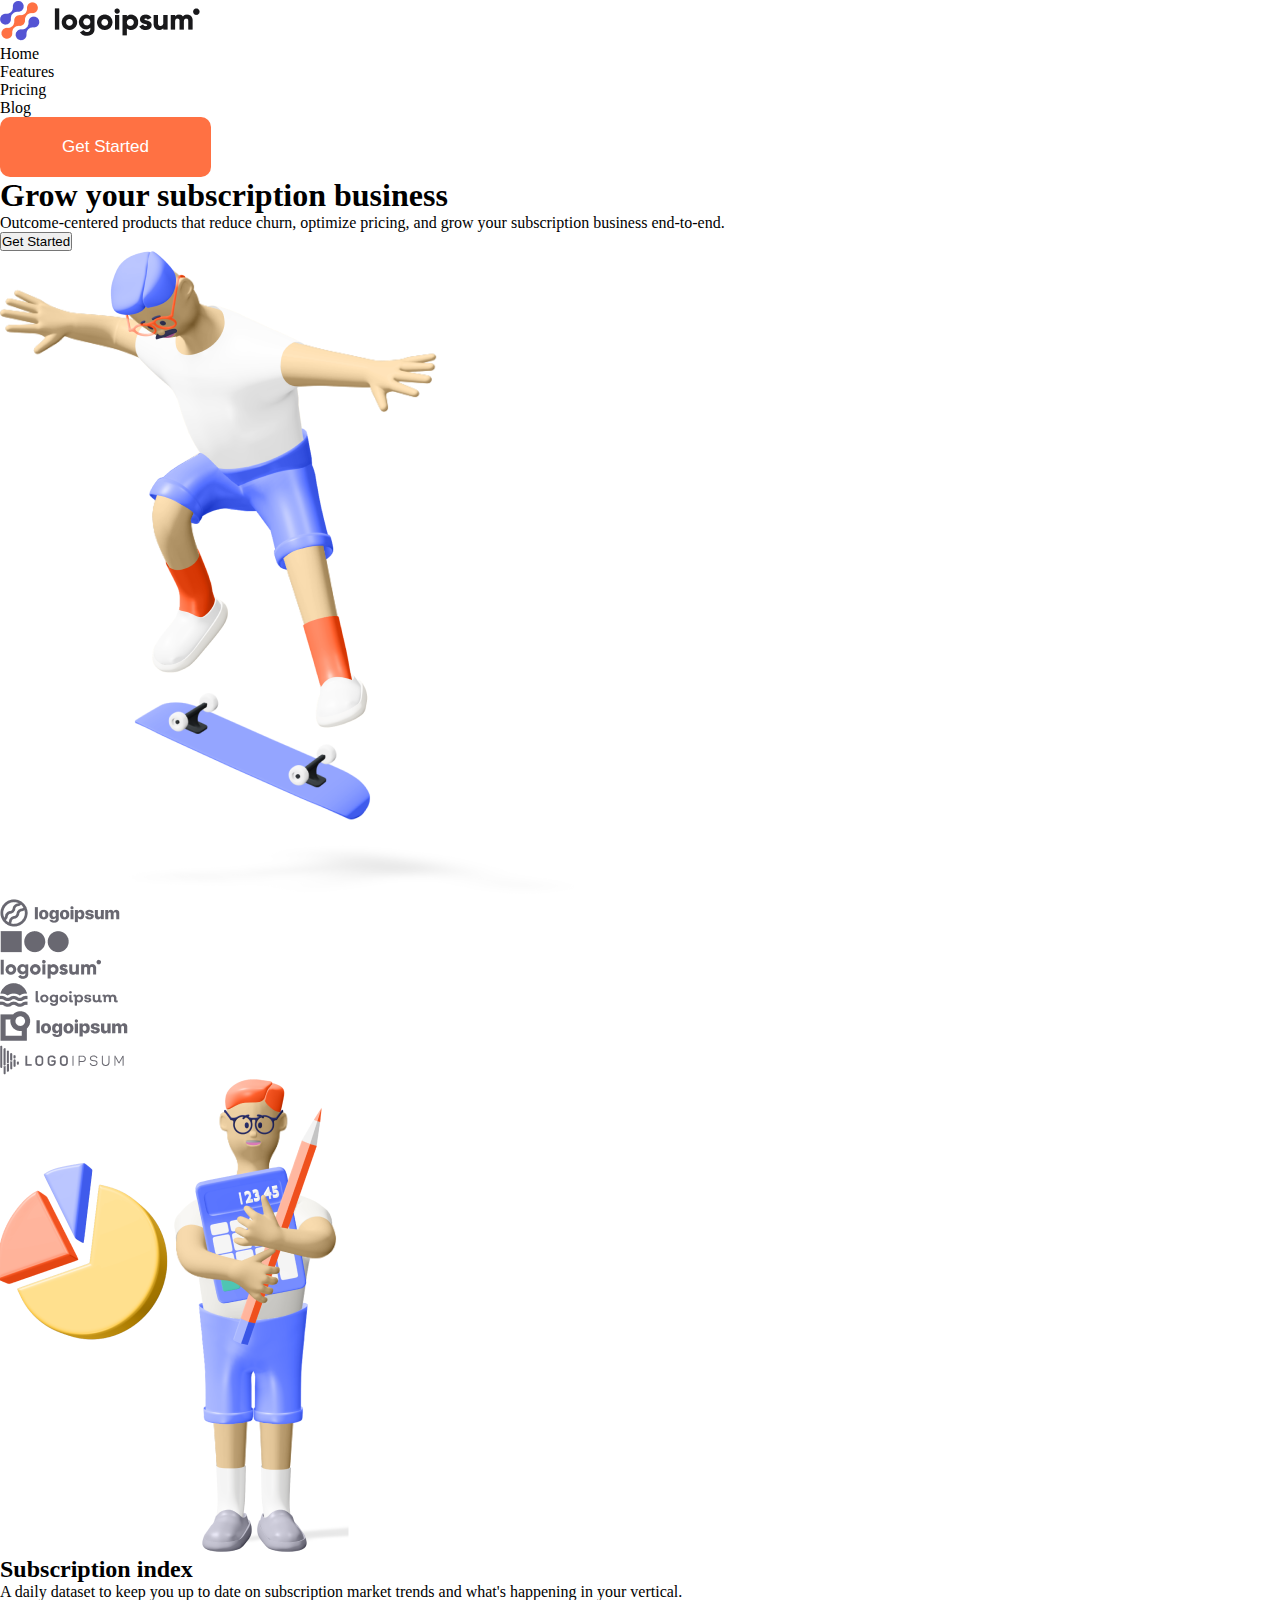
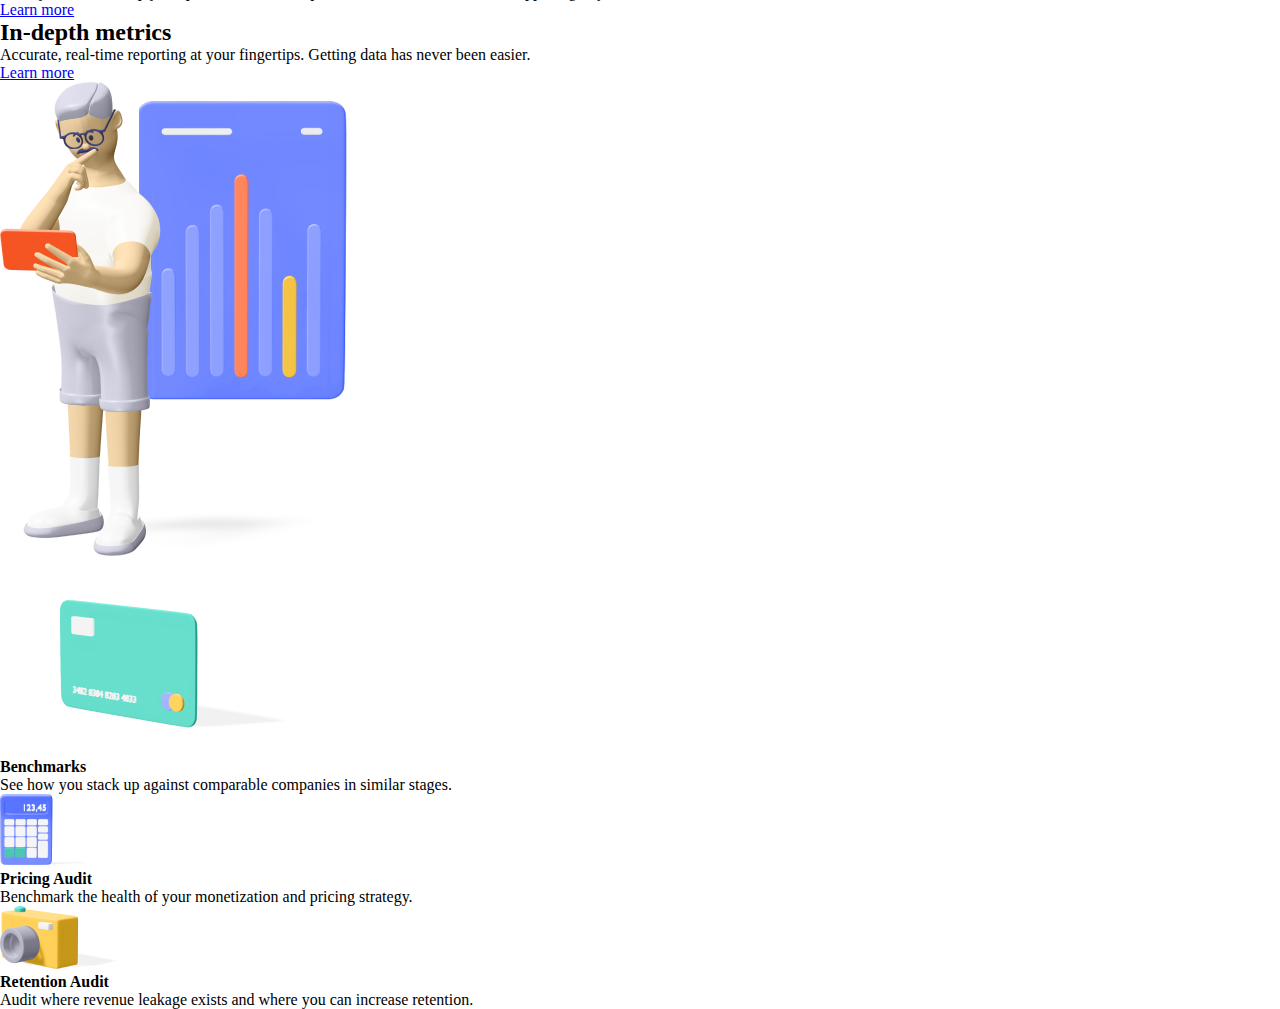
==== landing1.html @ f6a2a4dd "add landing" ====
<!DOCTYPE html>
<html lang="en">
  <head>
    <meta charset="UTF-8" />
    <meta http-equiv="X-UA-Compatible" content="IE=edge" />
    <meta name="viewport" content="width=device-width, initial-scale=1.0" />
    <title>Logoipsum</title>
    <link rel="stylesheet" href="./style1.css" />
  </head>
  <header>
    <div>
      <img class="logo" src="./images/Logo Color.png" alt="logo" />
    </div>
    <nav>
      <ul>
        <li><a href="#"></a>Home</li>
        <li><a href="#"></a>Features</li>
        <li><a href="#"></a>Pricing</li>
        <li><a href="#"></a>Blog</li>
      </ul>
    </nav>
    <div><button class="button1">Get Started</button></div>
  </header>
  <main>
    <section>
      <h1>Grow your subscription business</h1>
      <p>
        Outcome-centered products that reduce churn, optimize pricing, and grow
        your subscription business end-to-end.
      </p>
      <div><button class="button2">Get Started</button></div>
      <nav><img src="./images/pose_7.png" alt="scater" /></nav>
    </section>
    <section>
      <ul>
        <li><img src="./images/Group (4).png" alt="Logo" /></li>
        <li><img src="./images/Group (1).png" alt="Logo" /></li>
        <li><img src="./images/Group (2).png" alt="Logo" /></li>
        <li><img src="./images/Group (3).png" alt="Logo" /></li>
        <li><img src="./images/Group.png" alt="Logo" /></li>
      </ul>
    </section>
    <section>
      <div><img src="./images/Content Image 02.png" alt="Content image" /></div>
      <h2>Subscription index</h2>
      <p>
        A daily dataset to keep you up to date on subscription market trends and
        what's happening in your vertical.
      </p>
      <nav>
        <ul>
          <li><a href="#">Learn more</a></li>
        </ul>
      </nav>
    </section>
    <section>
      <h2>In-depth metrics</h2>
      <p>
        Accurate, real-time reporting at your fingertips. Getting data has never
        been easier.
      </p>
      <nav>
        <ul>
          <li><a href="#">Learn more</a></li>
        </ul>
      </nav>
      <div><img src="./images/Content Image.png" alt="Content image" /></div>
    </section>
    <section>
      <div>
        <img src="./images/Icon 001.png" alt="credit" />
        <h4>Benchmarks</h4>
        <p>
          See how you stack up against comparable companies in similar stages.
        </p>
      </div>
      <div>
        <img src="./images/Calculator.png" alt="Calculator" />
        <h4>Pricing Audit</h4>
        <p>Benchmark the health of your monetization and pricing strategy.</p>
      </div>
      <div>
        <img src="./images/Camera.png" alt="Camera" />
        <h4>Retention Audit</h4>
        <p>
          Audit where revenue leakage exists and where you can increase
          retention.
        </p>
      </div>
    </section>
  </main>
  <footer></footer>
  <body></body>
</html>
---- style1.css ----
* {
  box-sizing: border-box;
  margin: 0;
  padding: 0;
}
.button1 {
  display: inline-block;
  padding: 15px 25px;
  font-size: 17px;
  width: 211px;
  height: 60px;
  cursor: pointer;
  text-align: center;

  color: #ffffff;
  background-color: #ff7143;
  border: none;
  border-radius: 10px;
}

.button1:hover {
  background-color: orange;
}

.button1:active {
  background-color: orange;
  transform: translateY(4px);
}
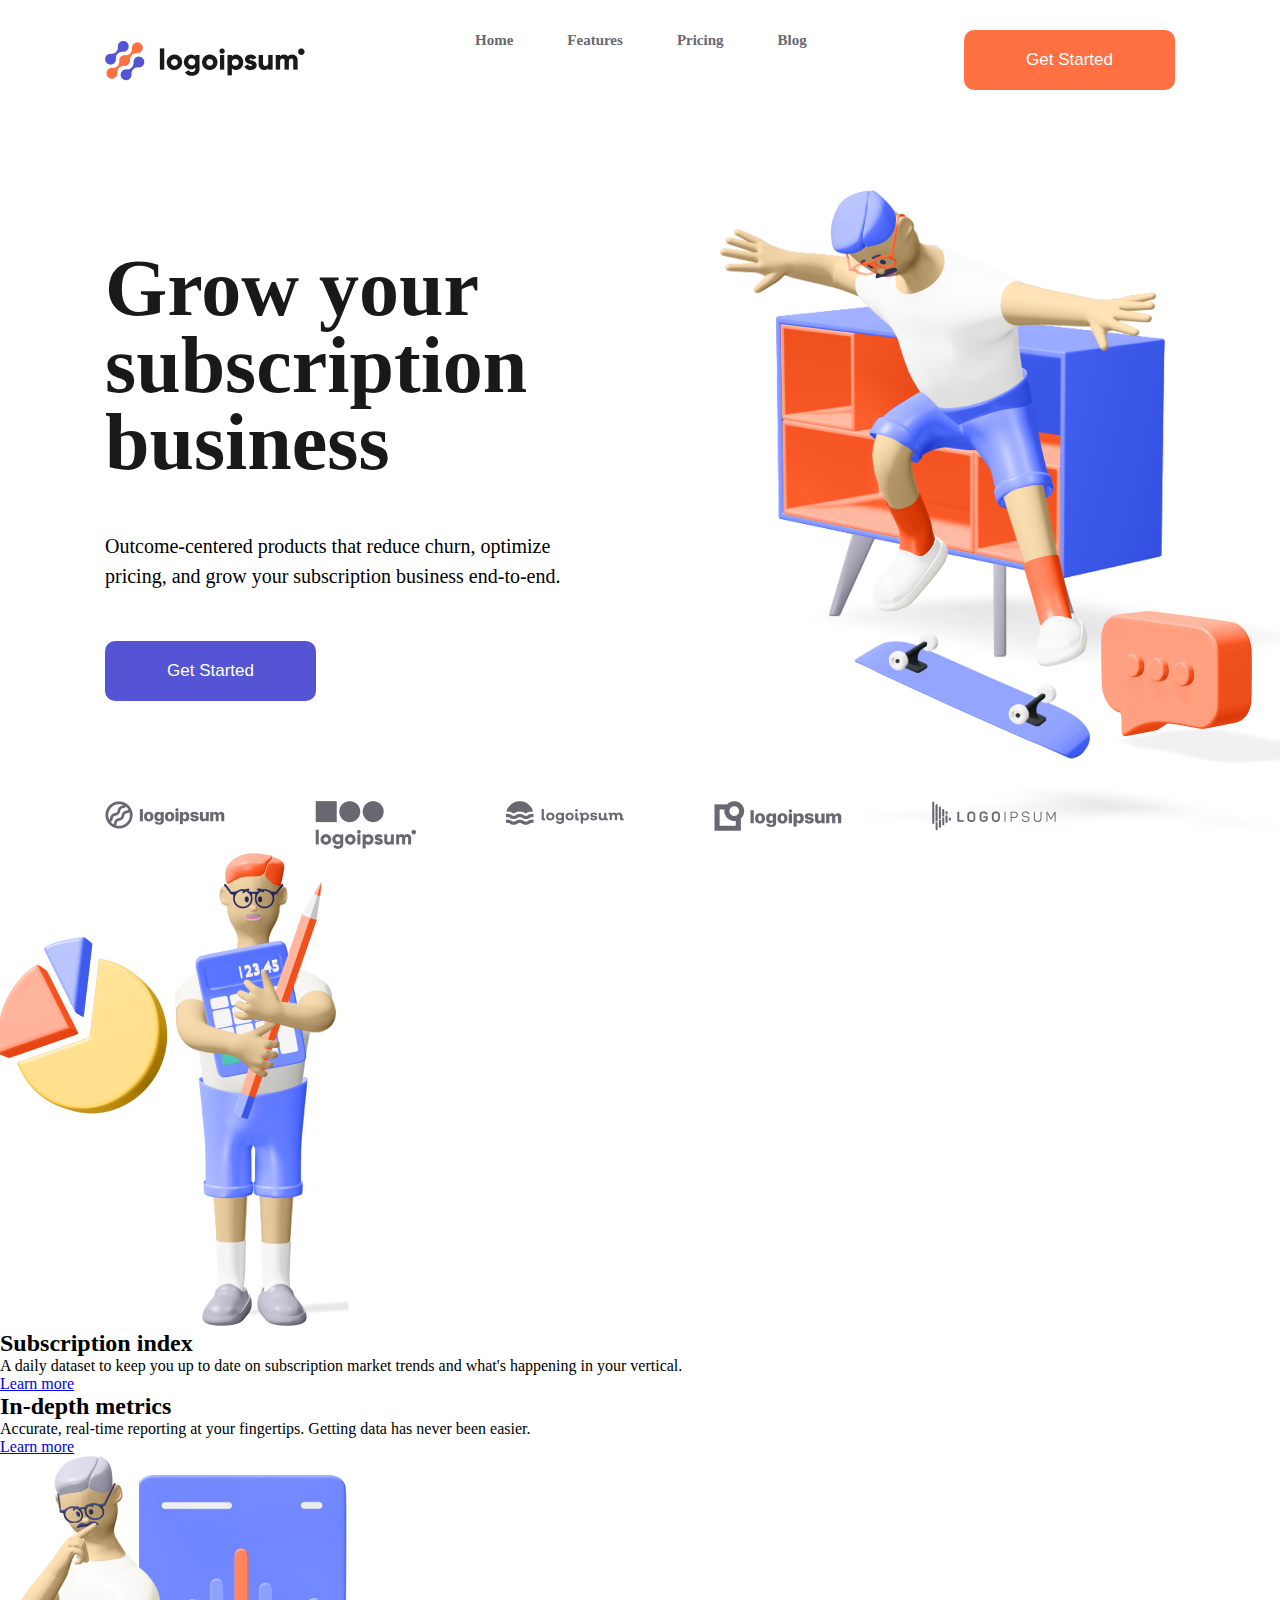
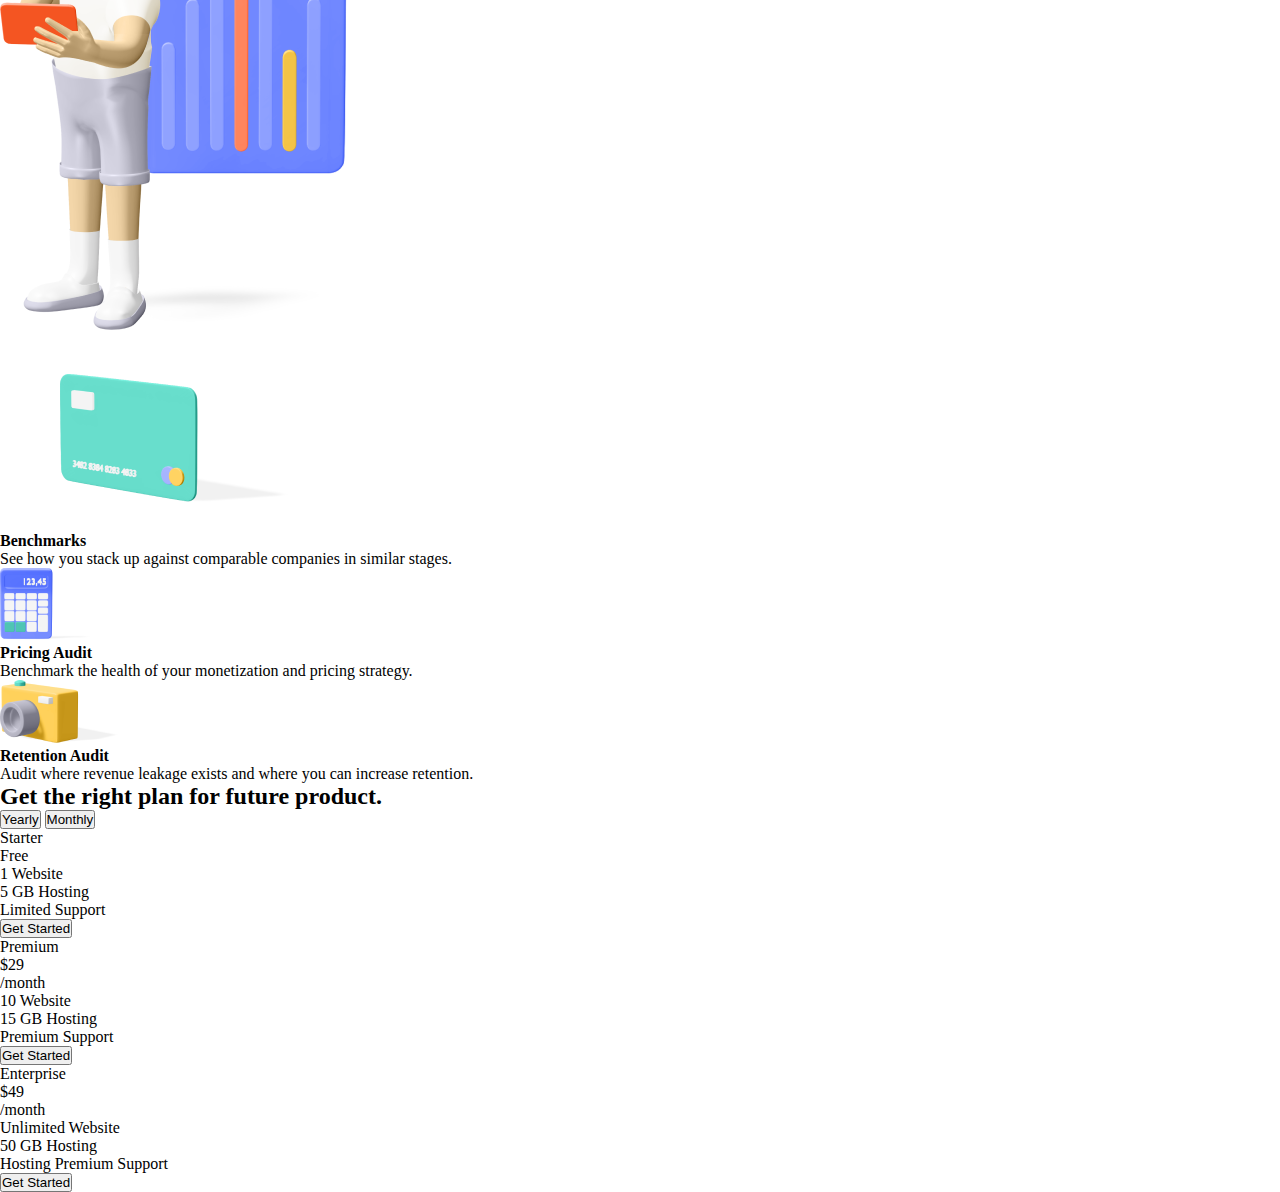
==== commit 15dc210c: "lalaland" ====
--- a/landing1.html
+++ b/landing1.html
@@ -5,40 +5,57 @@
     <meta http-equiv="X-UA-Compatible" content="IE=edge" />
     <meta name="viewport" content="width=device-width, initial-scale=1.0" />
     <title>Logoipsum</title>
+    <link rel="stylesheet" href="./normalize.css" />
     <link rel="stylesheet" href="./style1.css" />
   </head>
-  <header>
-    <div>
-      <img class="logo" src="./images/Logo Color.png" alt="logo" />
+  <header class="header">
+    <div class="container wrapper">
+      <div>
+        <img class="logo_header" src="./images/Logo Color.png" alt="logo" />
+      </div>
+      <nav class="nav_header">
+        <ul class="menu_header">
+          <li class="menu"><a href="#">Home</a></li>
+          <li class="menu"><a href="#">Features</a></li>
+          <li class="menu"><a href="#">Pricing</a></li>
+          <li class="menu"><a href="#">Blog</a></li>
+        </ul>
+      </nav>
+      <div class="button_header">
+        <button class="button1">Get Started</button>
+      </div>
     </div>
-    <nav>
-      <ul>
-        <li><a href="#"></a>Home</li>
-        <li><a href="#"></a>Features</li>
-        <li><a href="#"></a>Pricing</li>
-        <li><a href="#"></a>Blog</li>
-      </ul>
-    </nav>
-    <div><button class="button1">Get Started</button></div>
   </header>
   <main>
     <section>
-      <h1>Grow your subscription business</h1>
-      <p>
+      <div class="container wrapper">
+        <div>
+      <h1 class="subscription">Grow your subscription business</h1>
+      <div>
+        <p class="subscription_p">
         Outcome-centered products that reduce churn, optimize pricing, and grow
         your subscription business end-to-end.
       </p>
-      <div><button class="button2">Get Started</button></div>
-      <nav><img src="./images/pose_7.png" alt="scater" /></nav>
+        </div>
+      </div>
+      <div>
+        <button class="button2">Get Started</button>
+        </div>
+      <div>
+        <nav class="img1"><img src="./images/Hero 3D.png" alt="scater" /></nav>
+        </div>
+        </div>
     </section>
-    <section>
-      <ul>
-        <li><img src="./images/Group (4).png" alt="Logo" /></li>
-        <li><img src="./images/Group (1).png" alt="Logo" /></li>
-        <li><img src="./images/Group (2).png" alt="Logo" /></li>
-        <li><img src="./images/Group (3).png" alt="Logo" /></li>
-        <li><img src="./images/Group.png" alt="Logo" /></li>
-      </ul>
+    <section class="container_logo">
+      <div class="container logo_firm">
+    
+        <div class="firm"><img src="./images/Group (4).png" alt="Logo" /></div>
+        <div class="firm"><img src="./images/Group (1).png" alt="Logo" /></div>
+        <div class="firm"><img src="./images/Group (2).png" alt="Logo" /></div>
+        <div class="firm"><img src="./images/Group (3).png" alt="Logo" /></div>
+        <div class="firm"><img src="./images/Group.png" alt="Logo" /></div>
+      
+      </div>
     </section>
     <section>
       <div><img src="./images/Content Image 02.png" alt="Content image" /></div>
@@ -88,6 +105,50 @@
         </p>
       </div>
     </section>
+    <section>
+      <h2>Get the right plan for future product.</h2>
+      <div><button>Yearly</button> <button>Monthly</button></div>
+      <div class="over price">
+        <div class="price">
+          <div>Starter</div>
+          <div>Free</div>
+          <div>
+            <p>1 Website</p>
+            <p>5 GB Hosting</p>
+            <p>Limited Support</p>
+          </div>
+          <div>
+            <button>Get Started</button>
+          </div>
+        </div>
+        <div class="price 2">
+          <div>Premium</div>
+          <div>&#36;29</div>
+          <span>/month</span>
+          <div>
+            <p>10 Website</p>
+            <p>15 GB Hosting</p>
+            <p>Premium Support</p>
+          </div>
+          <div>
+            <button>Get Started</button>
+          </div>
+        </div>
+        <div class="price 3"></div>
+        <div>Enterprise</div>
+        <div>&#36;49</div>
+        <span>/month</span>
+        <div>
+          <p>Unlimited Website</p>
+          <p>50 GB Hosting</p>
+          <p>Hosting Premium Support</p>
+        </div>
+        <div>
+          <button>Get Started</button>
+        </div>
+      </div>
+      </div>
+    </section>
   </main>
   <footer></footer>
   <body></body>
--- a/style1.css
+++ b/style1.css
@@ -2,6 +2,53 @@
   box-sizing: border-box;
   margin: 0;
   padding: 0;
+}
+.container {
+  max-width: 1100px;
+  width: 100%;
+  padding: 0 15px;
+  margin: 0 auto;
+}
+.wrapper {
+  overflow: hidden;
+}
+.header {
+  margin-top: 30px;
+}
+.logo_header {
+  float: left;
+  margin-right: 170px;
+  padding: 10px 0 9px;
+}
+.nav_header {
+  float: left;
+  padding-top: 16 px;
+}
+.button_header button {
+  float: right;
+}
+.menu_header {
+  list-style: none;
+}
+.menu {
+  font-weight: bold;
+  font-size: 15px;
+  line-height: 20px;
+  color: #696871;
+  display: inline-block;
+  margin-right: 50px;
+}
+.menu_header menu:last-child {
+  margin-right: 0;
+}
+.menu a {
+  text-decoration: none;
+  font-weight: bold;
+  font-size: 15px;
+  line-height: 20px;
+  color: #696871;
+  display: inline-block;
+  padding-bottom: 10px;
 }
 .button1 {
   display: inline-block;
@@ -26,3 +73,55 @@
   background-color: orange;
   transform: translateY(4px);
 }
+.container .wrapper h1 {
+  float: left;
+}
+.container .wrapper h1 p {
+  float: left;
+}
+.button2 {
+  float: left;
+  display: inline-block;
+  padding: 15px 25px;
+  font-size: 17px;
+  width: 211px;
+  height: 60px;
+  cursor: pointer;
+  text-align: center;
+  color: #ffffff;
+  background-color: #5454d4;
+  border: none;
+  border-radius: 10px;
+  margin-top: 50px;
+}
+.img1 {
+  position: absolute;
+  width: 580px;
+  height: 644px;
+  left: 720px;
+  top: 190px;
+}
+.subscription {
+  margin-top: 160px;
+  font-weight: bold;
+  font-size: 80px;
+  line-height: 77px;
+  color: #19191b;
+  width: 44%;
+}
+.subscription_p {
+  width: 44%;
+  font-size: 20px;
+  line-height: 30px;
+  margin-top: 50px;
+}
+.logo_firm {
+}
+.firm {
+  float: left;
+  margin-right: 90px;
+  margin-top: 100px;
+}
+.container_logo {
+  overflow: hidden;
+}
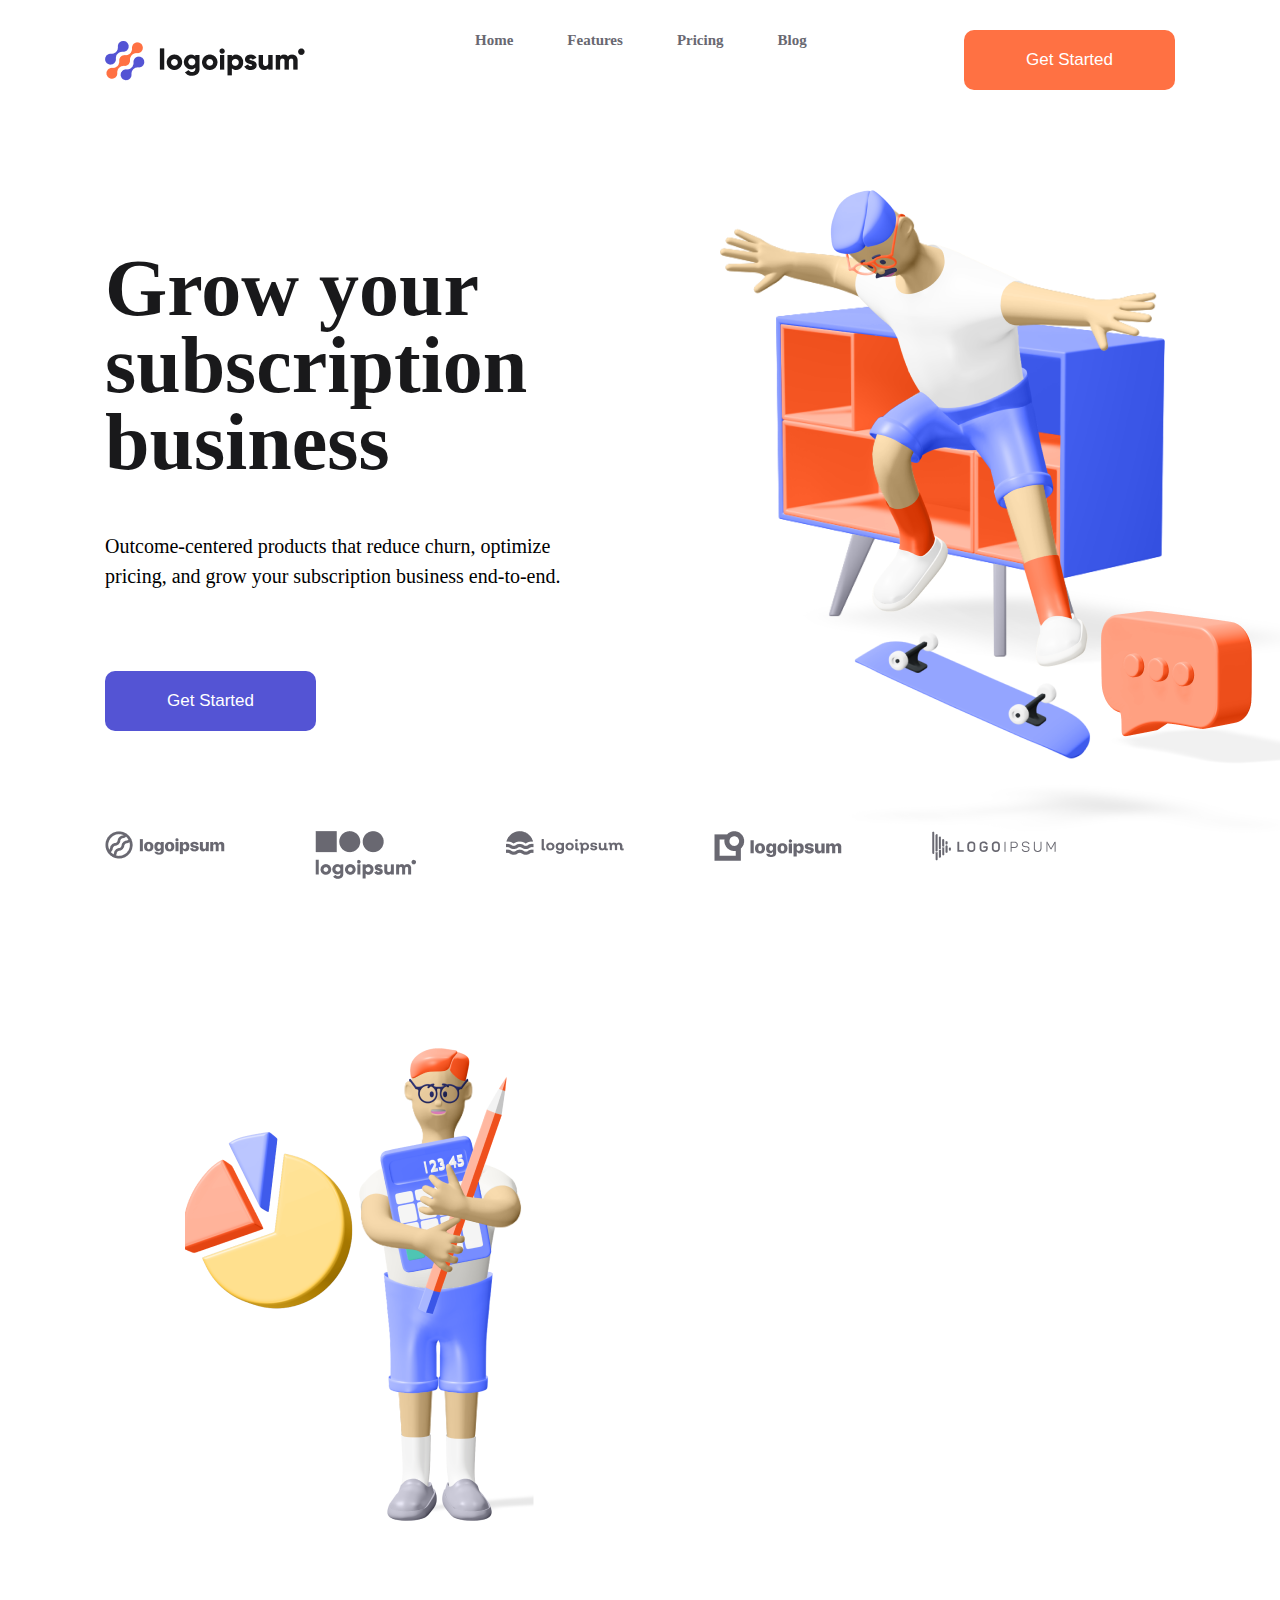
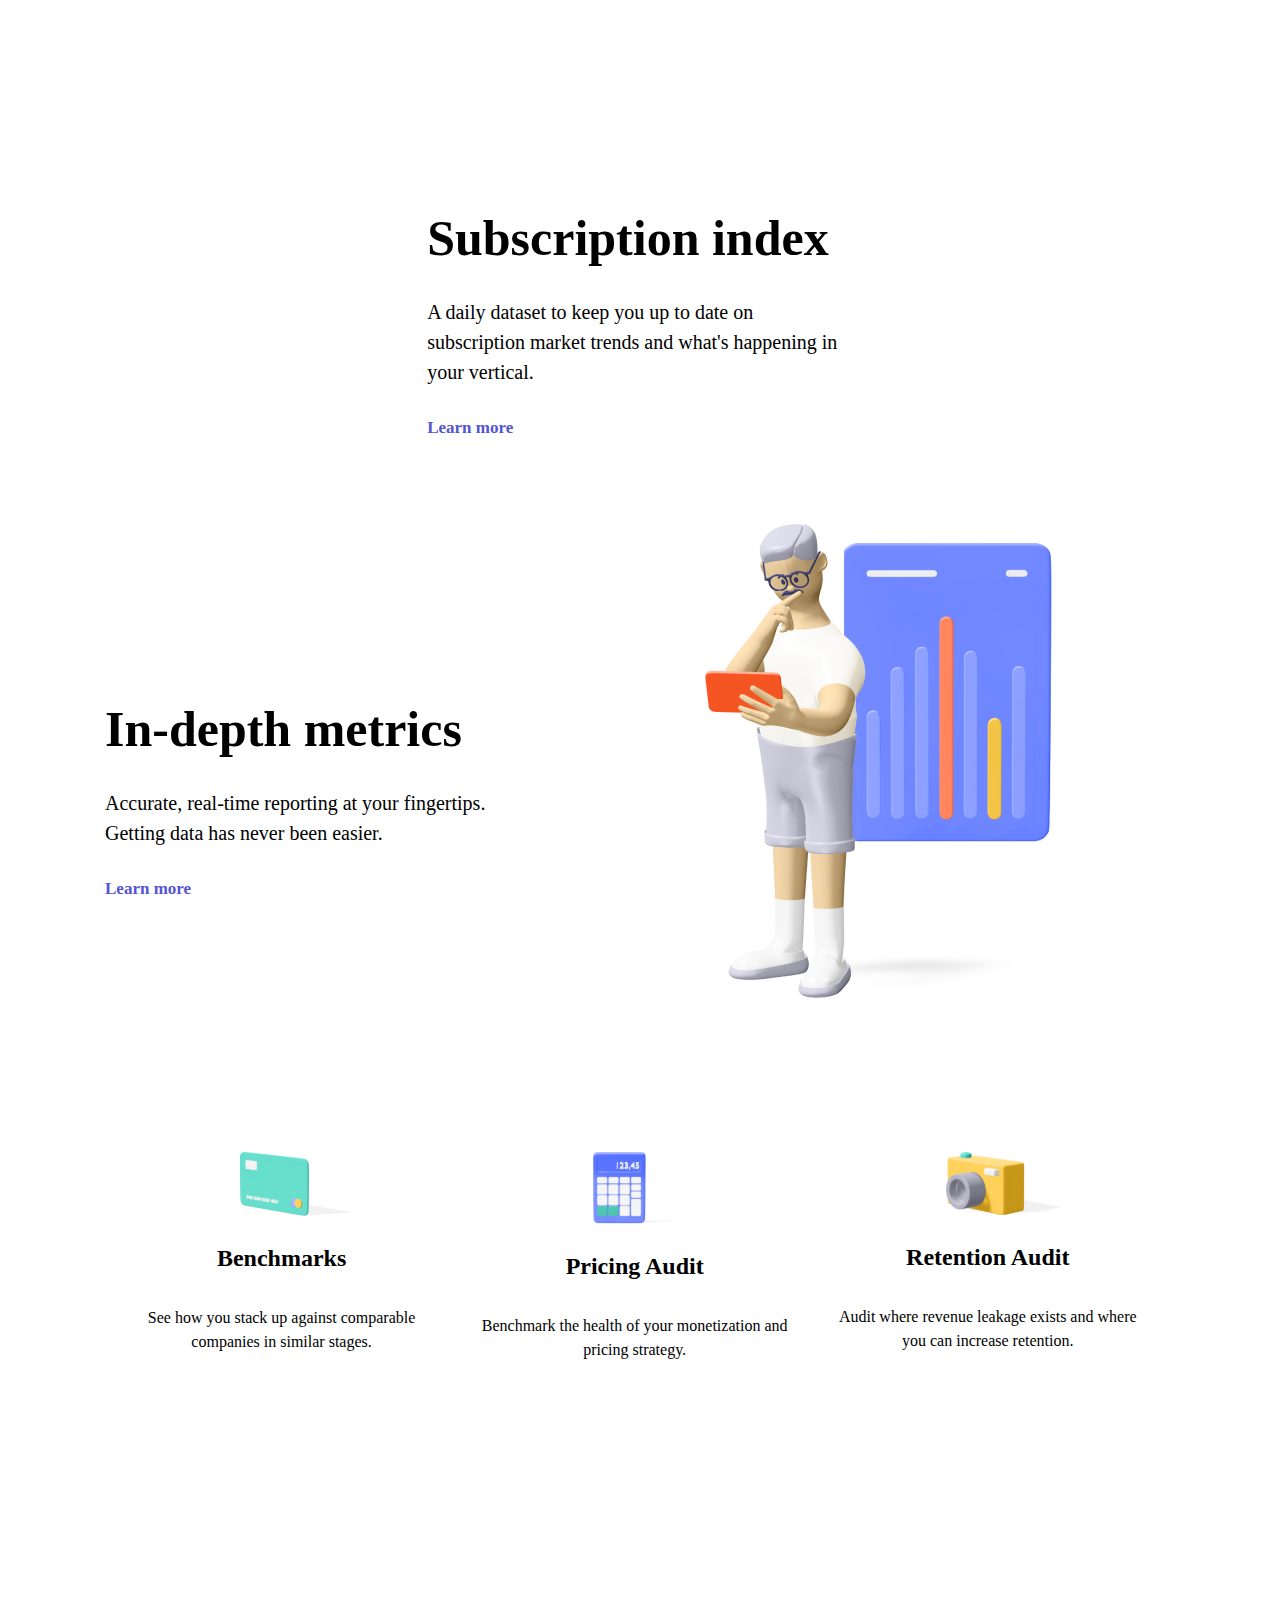
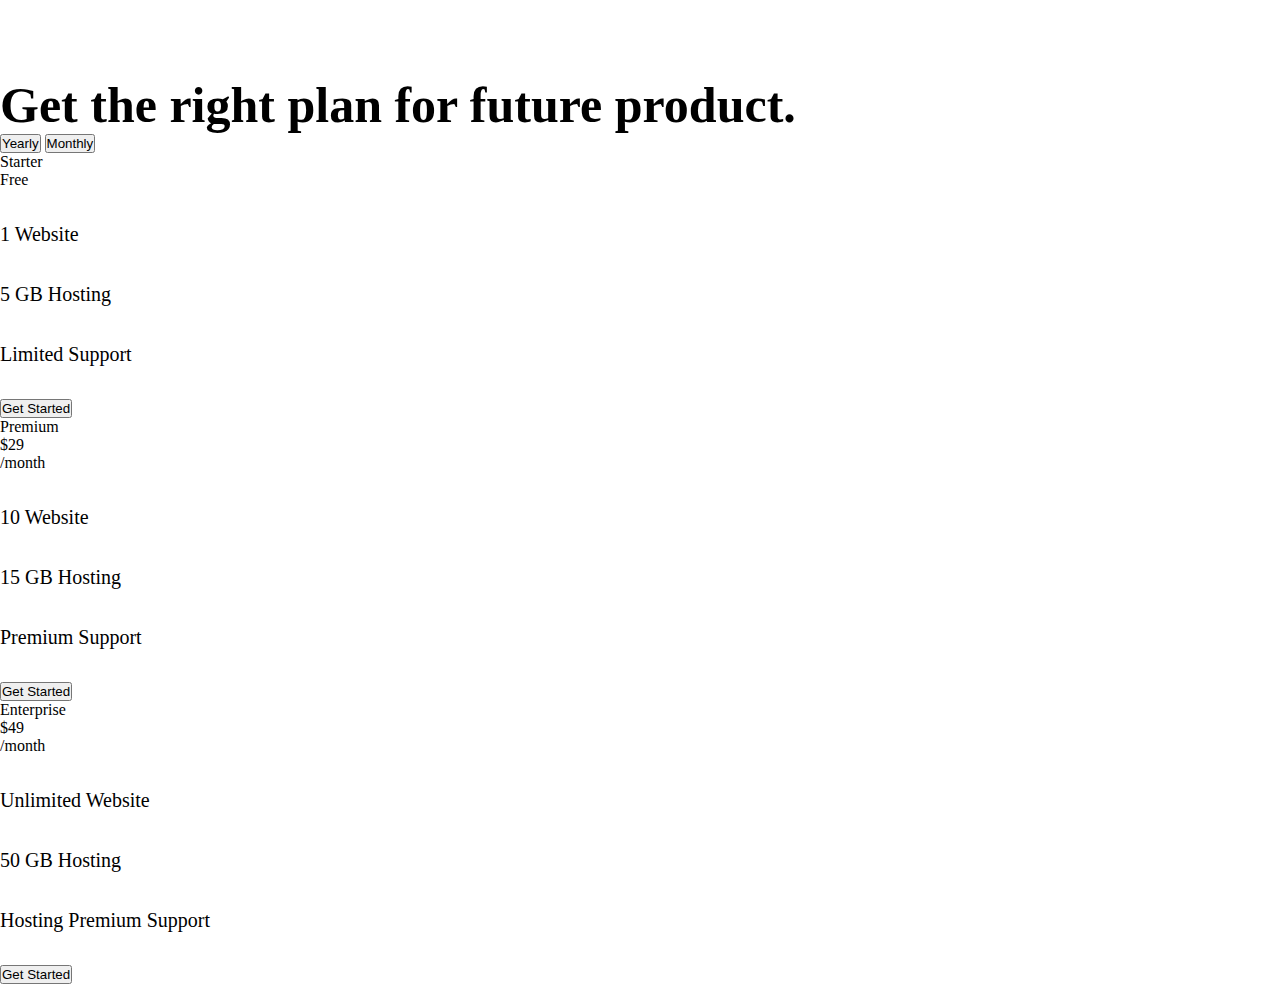
==== commit 377af0f2: "day2" ====
--- a/landing1.html
+++ b/landing1.html
@@ -57,53 +57,55 @@
       
       </div>
     </section>
-    <section>
-      <div><img src="./images/Content Image 02.png" alt="Content image" /></div>
-      <h2>Subscription index</h2>
+    <section class="container_subscription">
+<div class="subscription_text">
+      <div class="subscription_img"><img src="./images/Content Image 02.png" alt="Content image" /></div>
+      <div class="txt">
+      <h2>Subscription index</h2> 
       <p>
         A daily dataset to keep you up to date on subscription market trends and
         what's happening in your vertical.
-      </p>
-      <nav>
-        <ul>
-          <li><a href="#">Learn more</a></li>
-        </ul>
-      </nav>
+      </p>     
+      <a href="#">Learn more</a>
+      </div>
+      </div>
     </section>
-    <section>
+    <section class="container_metrics">
+      <div class="metrics_text">
       <h2>In-depth metrics</h2>
       <p>
         Accurate, real-time reporting at your fingertips. Getting data has never
         been easier.
       </p>
-      <nav>
-        <ul>
-          <li><a href="#">Learn more</a></li>
-        </ul>
-      </nav>
-      <div><img src="./images/Content Image.png" alt="Content image" /></div>
+    <a href="#">Learn more</a>
+        </div>
+      <div class="metrics_img"><img src="./images/Content Image.png" alt="Content image" /></div>
     </section>
-    <section>
-      <div>
-        <img src="./images/Icon 001.png" alt="credit" />
+    <section class="container_benchmarks">
+     <div class="bench_items">
+       <div>
+      <div class="bench">
+        <img src="./images/Card.svg" alt="credit" />
         <h4>Benchmarks</h4>
         <p>
           See how you stack up against comparable companies in similar stages.
         </p>
       </div>
-      <div>
-        <img src="./images/Calculator.png" alt="Calculator" />
+      <div class="bench">
+        <img src="./images/Calculator.svg" alt="Calculator" />
         <h4>Pricing Audit</h4>
         <p>Benchmark the health of your monetization and pricing strategy.</p>
       </div>
-      <div>
-        <img src="./images/Camera.png" alt="Camera" />
+      <div class="bench">
+        <img src="./images/Camera.svg" alt="Camera" />
         <h4>Retention Audit</h4>
         <p>
           Audit where revenue leakage exists and where you can increase
           retention.
         </p>
-      </div>
+     </div>
+     </div>
+ </div>
     </section>
     <section>
       <h2>Get the right plan for future product.</h2>
--- a/style1.css
+++ b/style1.css
@@ -125,3 +125,90 @@
 .container_logo {
   overflow: hidden;
 }
+.subscription_img {
+  float: left;
+  margin-left: 185px;
+  margin-top: 165px;
+}
+.txt {
+  float: right;
+}
+.container_subscription {
+  overflow: hidden;
+}
+h2 {
+  font-style: normal;
+  font-weight: bold;
+  font-size: 50px;
+  line-height: 57px;
+  margin-top: 285px;
+}
+a {
+  font-weight: bold;
+  font-size: 17px;
+  line-height: 22px;
+  color: #5454d4;
+  text-decoration: none;
+}
+p {
+  font-style: normal;
+  font-weight: normal;
+  font-size: 20px;
+  line-height: 30px;
+  width: 50%;
+  margin-top: 30px;
+  margin-bottom: 30px;
+}
+.container_metrics {
+  max-width: 1100px;
+  width: 100%;
+  padding: 0 15px;
+  margin: 0 auto;
+  overflow: hidden;
+}
+.metrics_text {
+  float: left;
+  width: 50%;
+}
+.metrics_img {
+  float: right;
+  width: 50%;
+  margin-top: 85px;
+  padding-left: 65px;
+}
+.metrics_text p {
+  width: 72%;
+}
+.metrics_text h2 {
+  margin-top: 262px;
+}
+.bench {
+  float: left;
+  width: 33%;
+  padding: 0 15px;
+}
+.bench_items {
+  max-width: 1100px;
+  width: 100%;
+  padding: 0 15px;
+  margin: 0 auto;
+  overflow: hidden;
+}
+h4 {
+  font-weight: bold;
+  font-size: 24px;
+  line-height: 36px;
+  text-align: center;
+}
+.bench p {
+  width: 100%;
+  font-weight: normal;
+  font-size: 16px;
+  line-height: 24px;
+  text-align: center;
+}
+.bench img {
+  padding-left: 120px;
+  padding-top: 150px;
+  padding-bottom: 20px;
+}
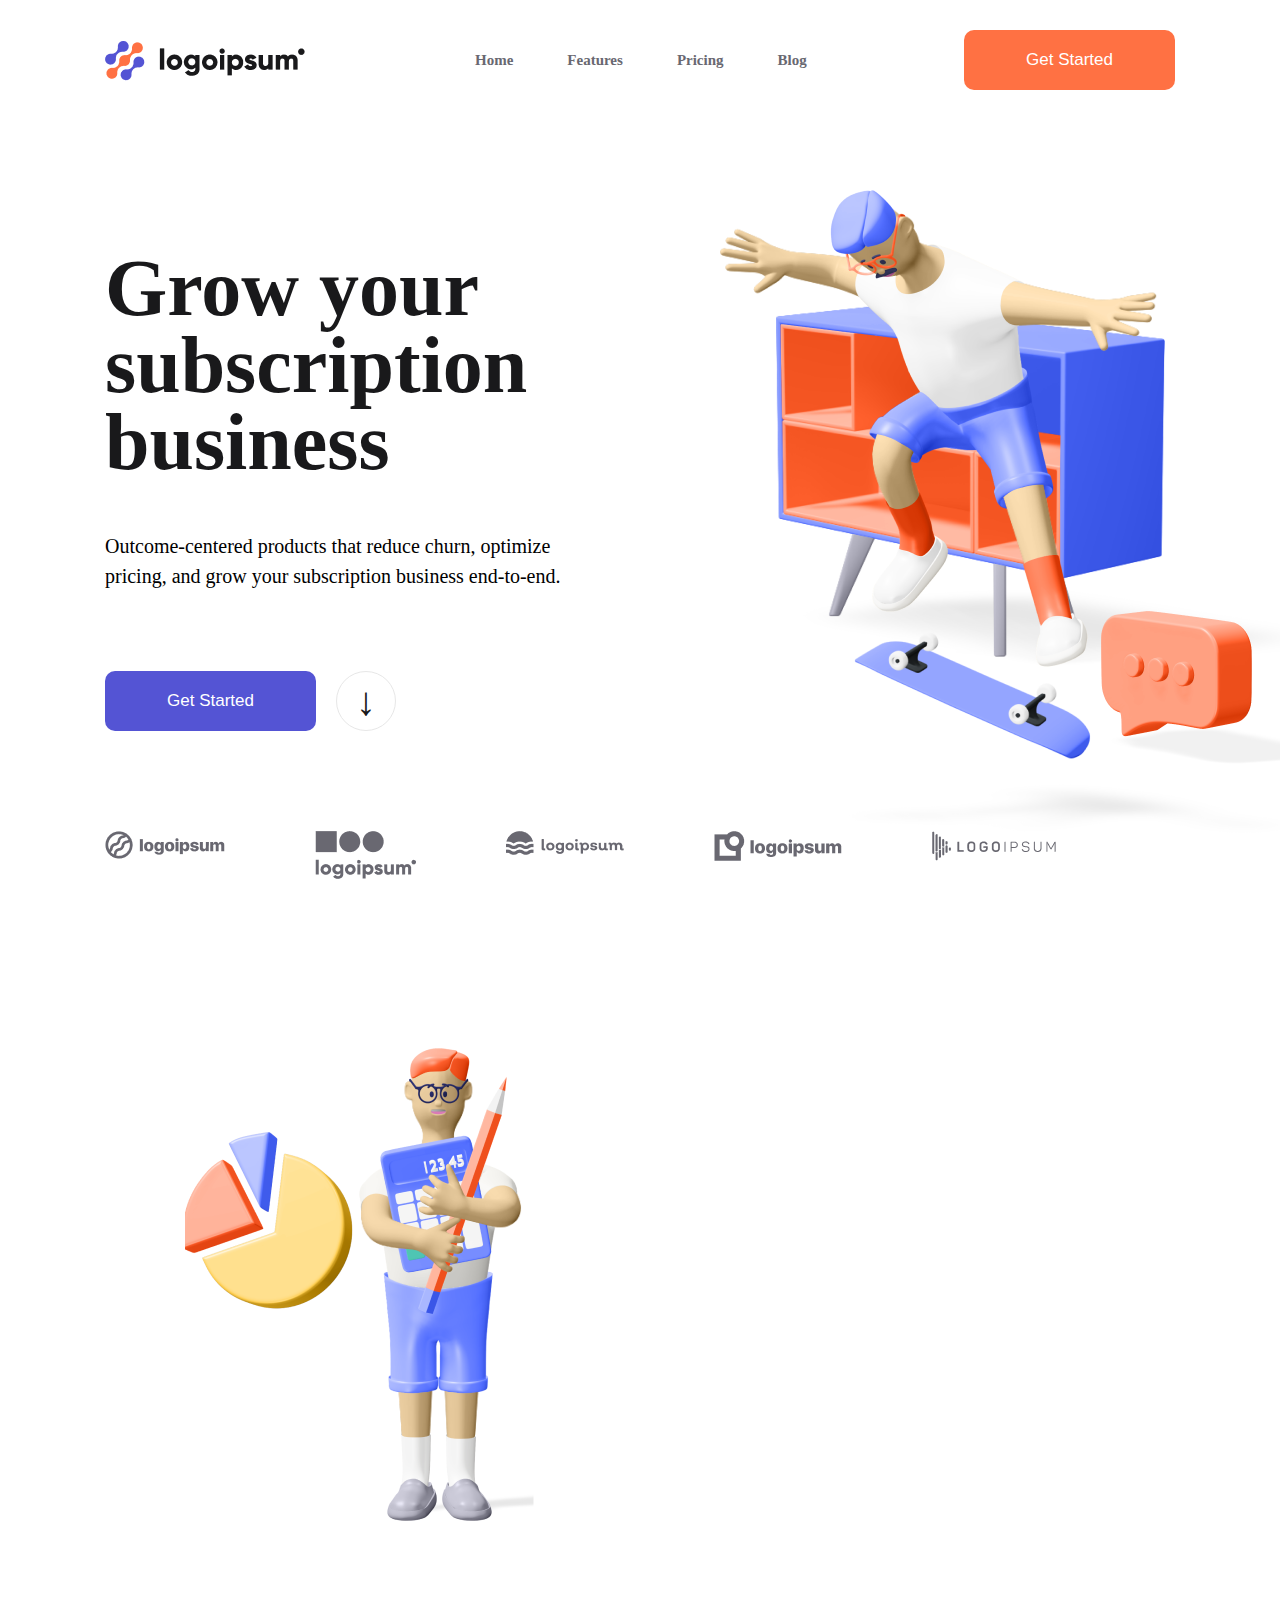
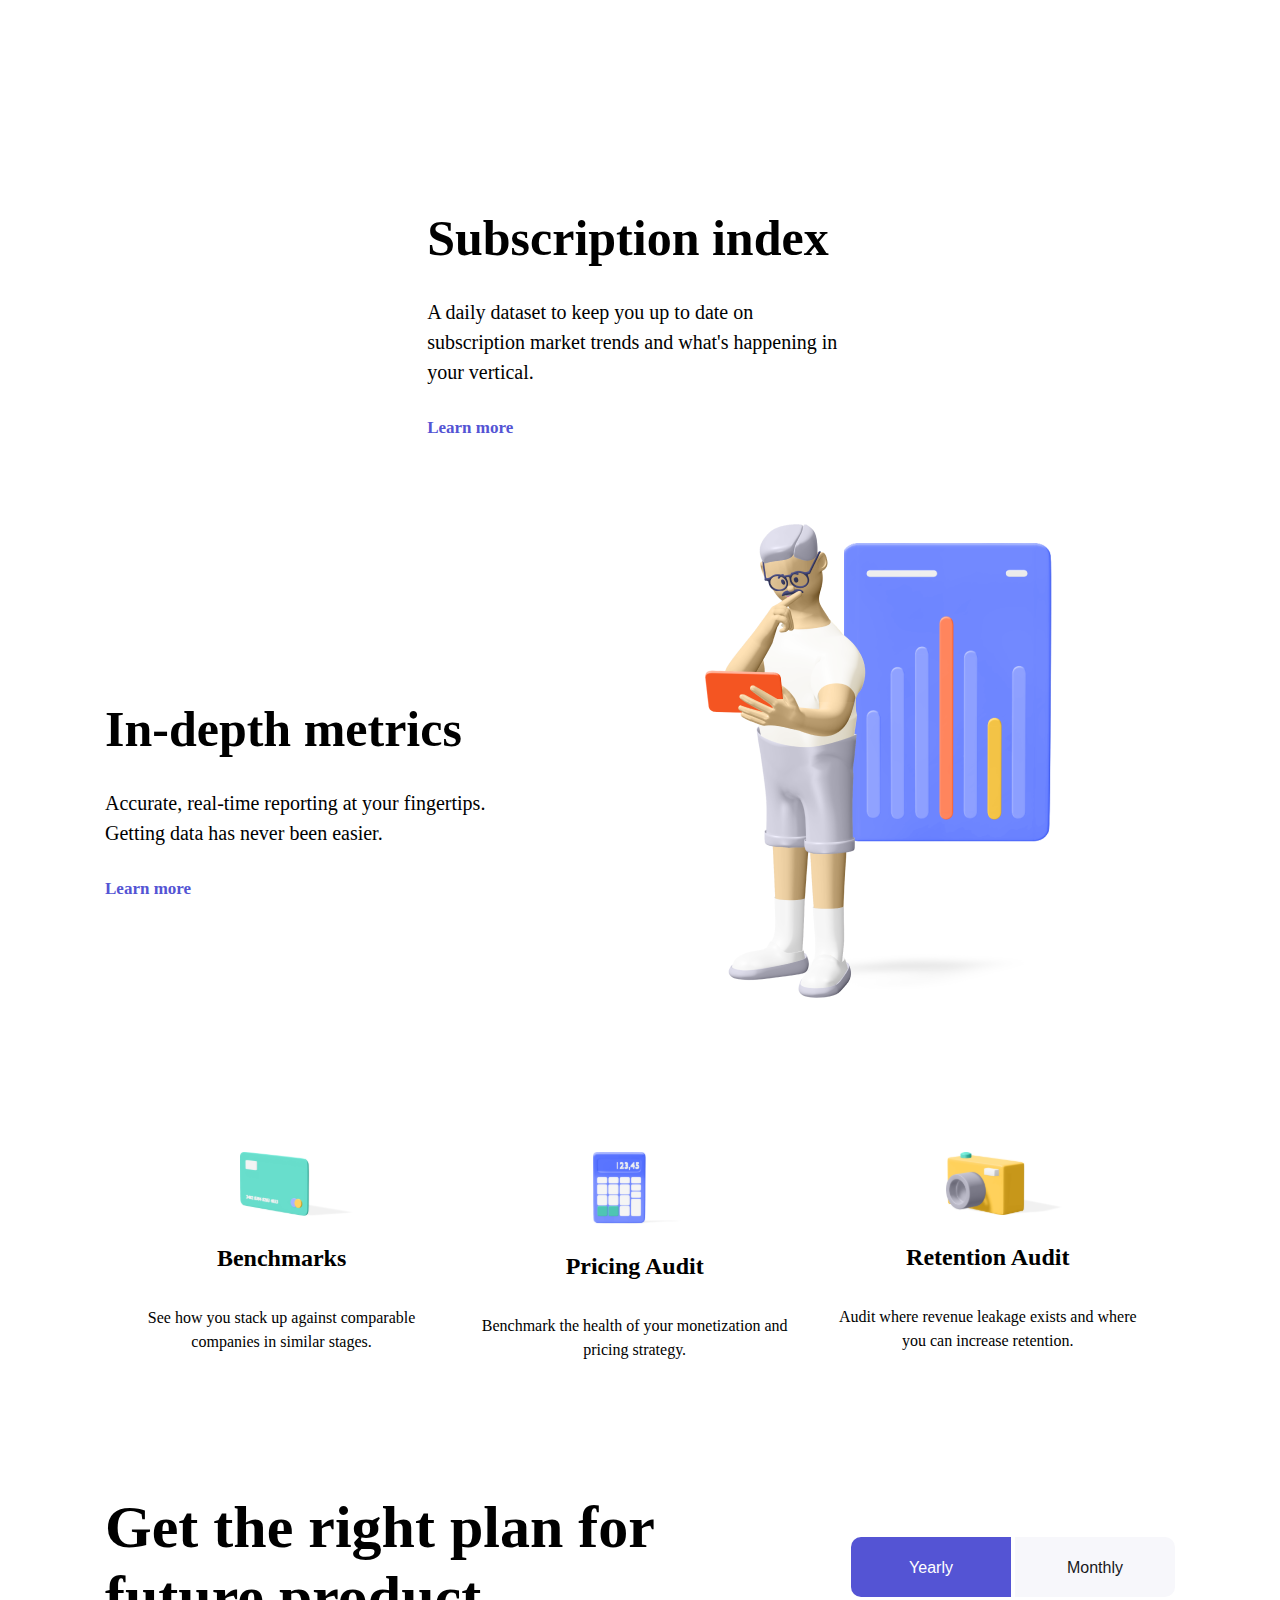
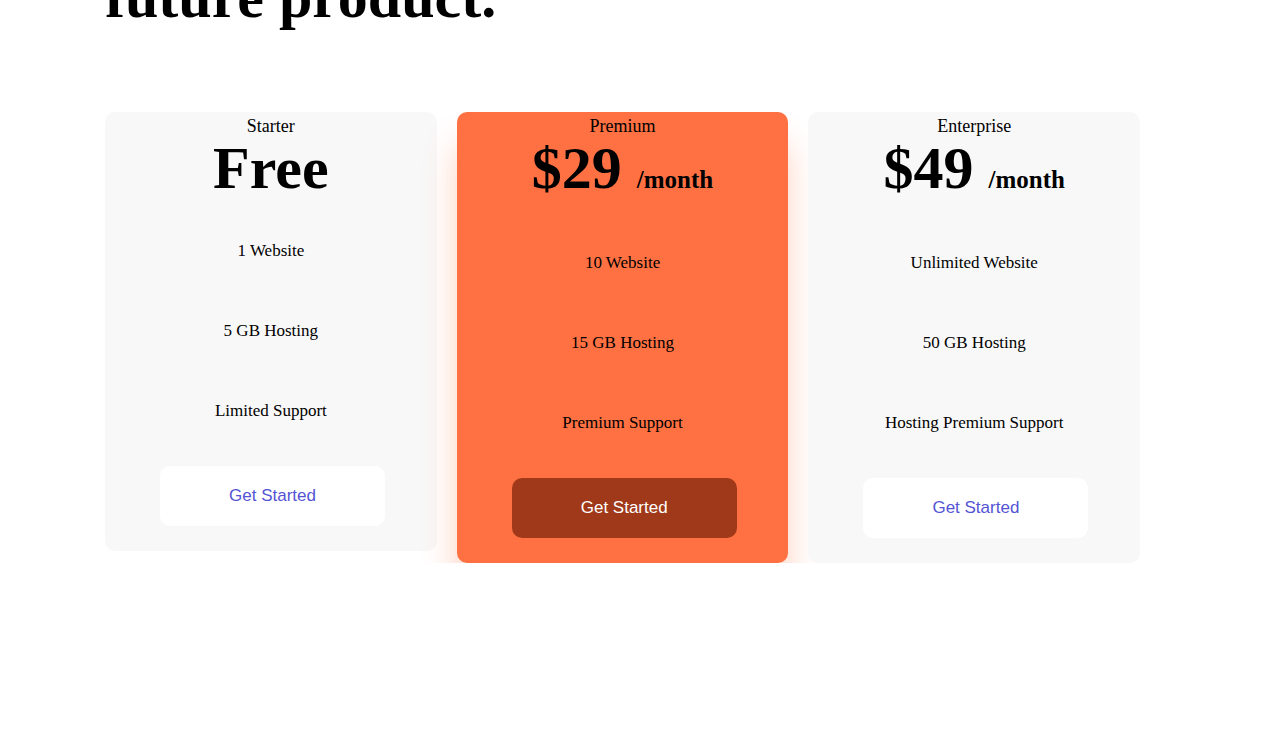
==== commit c860588f: "the end" ====
--- a/landing1.html
+++ b/landing1.html
@@ -30,125 +30,147 @@
     <section>
       <div class="container wrapper">
         <div>
-      <h1 class="subscription">Grow your subscription business</h1>
-      <div>
-        <p class="subscription_p">
-        Outcome-centered products that reduce churn, optimize pricing, and grow
-        your subscription business end-to-end.
-      </p>
+          <h1 class="subscription">Grow your subscription business</h1>
+          <div>
+            <p class="subscription_p">
+              Outcome-centered products that reduce churn, optimize pricing, and
+              grow your subscription business end-to-end.
+            </p>
+          </div>
+        </div>
+        <div>
+          <button class="button2">Get Started</button>
+          <button class="arrow">&darr;</button>
+        </div>
+        <div>
+          <div class="img1">
+            <img src="./images/Hero 3D.png" alt="scater" />
+          </div>
         </div>
       </div>
-      <div>
-        <button class="button2">Get Started</button>
-        </div>
-      <div>
-        <nav class="img1"><img src="./images/Hero 3D.png" alt="scater" /></nav>
-        </div>
-        </div>
     </section>
     <section class="container_logo">
       <div class="container logo_firm">
-    
         <div class="firm"><img src="./images/Group (4).png" alt="Logo" /></div>
         <div class="firm"><img src="./images/Group (1).png" alt="Logo" /></div>
         <div class="firm"><img src="./images/Group (2).png" alt="Logo" /></div>
         <div class="firm"><img src="./images/Group (3).png" alt="Logo" /></div>
         <div class="firm"><img src="./images/Group.png" alt="Logo" /></div>
-      
       </div>
     </section>
     <section class="container_subscription">
-<div class="subscription_text">
-      <div class="subscription_img"><img src="./images/Content Image 02.png" alt="Content image" /></div>
-      <div class="txt">
-      <h2>Subscription index</h2> 
-      <p>
-        A daily dataset to keep you up to date on subscription market trends and
-        what's happening in your vertical.
-      </p>     
-      <a href="#">Learn more</a>
-      </div>
+      <div class="subscription_text">
+        <div class="subscription_img">
+          <img src="./images/Content Image 02.png" alt="Content image" />
+        </div>
+        <div class="txt">
+          <h2>Subscription index</h2>
+          <p>
+            A daily dataset to keep you up to date on subscription market trends
+            and what's happening in your vertical.
+          </p>
+          <a href="#">Learn more</a>
+        </div>
       </div>
     </section>
     <section class="container_metrics">
       <div class="metrics_text">
-      <h2>In-depth metrics</h2>
-      <p>
-        Accurate, real-time reporting at your fingertips. Getting data has never
-        been easier.
-      </p>
-    <a href="#">Learn more</a>
-        </div>
-      <div class="metrics_img"><img src="./images/Content Image.png" alt="Content image" /></div>
+        <h2>In-depth metrics</h2>
+        <p>
+          Accurate, real-time reporting at your fingertips. Getting data has
+          never been easier.
+        </p>
+        <a href="#">Learn more</a>
+      </div>
+      <div class="metrics_img">
+        <img src="./images/Content Image.png" alt="Content image" />
+      </div>
     </section>
     <section class="container_benchmarks">
-     <div class="bench_items">
-       <div>
-      <div class="bench">
-        <img src="./images/Card.svg" alt="credit" />
-        <h4>Benchmarks</h4>
-        <p>
-          See how you stack up against comparable companies in similar stages.
-        </p>
+      <div class="bench_items">
+        <div>
+          <div class="bench">
+            <img src="./images/Card.svg" alt="credit" />
+            <h4>Benchmarks</h4>
+            <p>
+              See how you stack up against comparable companies in similar
+              stages.
+            </p>
+          </div>
+          <div class="bench">
+            <img src="./images/Calculator.svg" alt="Calculator" />
+            <h4>Pricing Audit</h4>
+            <p>
+              Benchmark the health of your monetization and pricing strategy.
+            </p>
+          </div>
+          <div class="bench">
+            <img src="./images/Camera.svg" alt="Camera" />
+            <h4>Retention Audit</h4>
+            <p>
+              Audit where revenue leakage exists and where you can increase
+              retention.
+            </p>
+          </div>
+        </div>
       </div>
-      <div class="bench">
-        <img src="./images/Calculator.svg" alt="Calculator" />
-        <h4>Pricing Audit</h4>
-        <p>Benchmark the health of your monetization and pricing strategy.</p>
-      </div>
-      <div class="bench">
-        <img src="./images/Camera.svg" alt="Camera" />
-        <h4>Retention Audit</h4>
-        <p>
-          Audit where revenue leakage exists and where you can increase
-          retention.
-        </p>
-     </div>
-     </div>
- </div>
     </section>
-    <section>
-      <h2>Get the right plan for future product.</h2>
-      <div><button>Yearly</button> <button>Monthly</button></div>
-      <div class="over price">
-        <div class="price">
-          <div>Starter</div>
-          <div>Free</div>
-          <div>
-            <p>1 Website</p>
-            <p>5 GB Hosting</p>
-            <p>Limited Support</p>
+    <section class="container_plan">
+      <div class="container">
+        <div class="plan">
+          <div class="plan_text">
+            <h3>Get the right plan for future product.</h3>
+          </div>
+          <div class="plan_button">
+            <button class="btn_blue">Yearly</button> <button>Monthly</button>
+          </div>
+          </div>
+          </section>
+          <section class="container_price">
+        <div class="container">
+        <div class="over_price">
+          <div class="price">
+            <div class="head">Starter</div>
+            <div class="bellow_head">Free</div>
+            <div>
+              <p>1 Website</p>
+              <p>5 GB Hosting</p>
+              <p>Limited Support</p>
+            </div>
+            <div>
+              <button>Get Started</button>
+            </div>
+          </div>
+          <div class="price2">
+            <div class="head">Premium</div>
+            <div class="bellow_head">&#36;29
+            <span>/month</span>
+            </div>
+            <div>
+              <p>10 Website</p>
+              <p>15 GB Hosting</p>
+              <p>Premium Support</p>
+            </div>
+            <div>
+              <button>Get Started</button>
+            </div>
+          </div>
+          <div class="price">
+          <div class="head">Enterprise</div>
+          <div class="bellow_head">&#36;49
+          <span>/month</span>
           </div>
           <div>
+            <p>Unlimited Website</p>
+            <p>50 GB Hosting</p>
+            <p>Hosting Premium Support</p>
+            </div>
+          
+          <div>
             <button>Get Started</button>
+            </div>
           </div>
         </div>
-        <div class="price 2">
-          <div>Premium</div>
-          <div>&#36;29</div>
-          <span>/month</span>
-          <div>
-            <p>10 Website</p>
-            <p>15 GB Hosting</p>
-            <p>Premium Support</p>
-          </div>
-          <div>
-            <button>Get Started</button>
-          </div>
-        </div>
-        <div class="price 3"></div>
-        <div>Enterprise</div>
-        <div>&#36;49</div>
-        <span>/month</span>
-        <div>
-          <p>Unlimited Website</p>
-          <p>50 GB Hosting</p>
-          <p>Hosting Premium Support</p>
-        </div>
-        <div>
-          <button>Get Started</button>
-        </div>
-      </div>
       </div>
     </section>
   </main>
--- a/style1.css
+++ b/style1.css
@@ -49,6 +49,7 @@
   color: #696871;
   display: inline-block;
   padding-bottom: 10px;
+  margin-top: 20px;
 }
 .button1 {
   display: inline-block;
@@ -58,13 +59,23 @@
   height: 60px;
   cursor: pointer;
   text-align: center;
-
   color: #ffffff;
   background-color: #ff7143;
   border: none;
   border-radius: 10px;
 }
-
+.arrow {
+  margin-top: 50px;
+  margin-left: 20px;
+  height: 60px;
+  width: 60px;
+  background: #ffffff;
+  border: 1px solid #e7e7e7;
+  border-radius: 50%;
+  color: #19191b;
+  font-size: 40px;
+  cursor: pointer;
+}
 .button1:hover {
   background-color: orange;
 }
@@ -155,7 +166,7 @@
   font-weight: normal;
   font-size: 20px;
   line-height: 30px;
-  width: 50%;
+
   margin-top: 30px;
   margin-bottom: 30px;
 }
@@ -212,3 +223,151 @@
   padding-top: 150px;
   padding-bottom: 20px;
 }
+
+h3 {
+  font-weight: bold;
+  font-size: 60px;
+  line-height: 70px;
+}
+.plan {
+  float: left;
+}
+.plan_button {
+  float: right;
+  width: 40%;
+  text-align: right;
+  padding-top: 45px;
+}
+
+.plan_button button:first-child {
+  height: 60px;
+  min-width: 160px;
+  padding: 20px;
+  border: none;
+  background: #5454d4;
+  border-radius: 10px 0px 0px 10px;
+  font-size: 16px;
+  line-height: 21px;
+  text-align: center;
+  color: #ffffff;
+  cursor: pointer;
+}
+.plan_button button {
+  height: 60px;
+  min-width: 160px;
+  padding: 20px;
+  border: none;
+  background: #f7f7fb;
+  border-radius: 0px 10px 10px 0px;
+  font-size: 16px;
+  line-height: 21px;
+  text-align: center;
+  color: #19191b;
+  cursor: pointer;
+}
+.container_plan {
+  overflow: hidden;
+  padding-top: 100px;
+  padding-bottom: 80px;
+}
+.container {
+  overflow: hidden;
+}
+.plan_text {
+  width: 55%;
+  float: left;
+}
+.price {
+  float: left;
+  background: #f8f8f8;
+  border-radius: 10px;
+  margin-right: 20px;
+  background: #f8f8f8;
+  border-radius: 10px;
+  width: 31%;
+}
+.over_price {
+  overflow: hidden;
+  margin-bottom: 175px;
+}
+.price p {
+  font-style: normal;
+  font-weight: normal;
+  font-size: 17px;
+  line-height: 50px;
+  text-align: center;
+}
+.bellow_head {
+  font-style: normal;
+  font-weight: bold;
+  font-size: 60px;
+  line-height: 56px;
+  text-align: center;
+}
+.head {
+  font-style: normal;
+  font-weight: normal;
+  font-size: 18px;
+  line-height: 28px;
+  text-align: center;
+}
+.bellow_head p {
+  font-style: normal;
+  font-weight: normal;
+  font-size: 17px;
+  line-height: 50px;
+  text-align: center;
+}
+span {
+  font-size: 25px;
+}
+.price button {
+  display: inline-block;
+  padding: 15px 25px;
+  font-size: 17px;
+  width: 225px;
+  height: 60px;
+  cursor: pointer;
+  text-align: center;
+  color: #5454d4;
+  background-color: #ffffff;
+  border: none;
+  border-radius: 10px;
+  margin-left: 55px;
+  margin-bottom: 25px;
+}
+.txt p {
+  width: 50%;
+}
+.price2 {
+  float: left;
+  background: #9f3919;
+  border-radius: 10px;
+  margin-right: 20px;
+  background: #ff7143;
+  border-radius: 10px;
+  width: 31%;
+  box-shadow: 0px 32px 34px rgba(255, 112, 59, 0.317827);
+}
+.price2 button {
+  display: inline-block;
+  padding: 15px 25px;
+  font-size: 17px;
+  width: 225px;
+  height: 60px;
+  cursor: pointer;
+  text-align: center;
+  color: #ffffff;
+  background-color: #9f3919;
+  border: none;
+  border-radius: 10px;
+  margin-left: 55px;
+  margin-bottom: 25px;
+}
+.price2 p {
+  font-style: normal;
+  font-weight: normal;
+  font-size: 17px;
+  line-height: 50px;
+  text-align: center;
+}
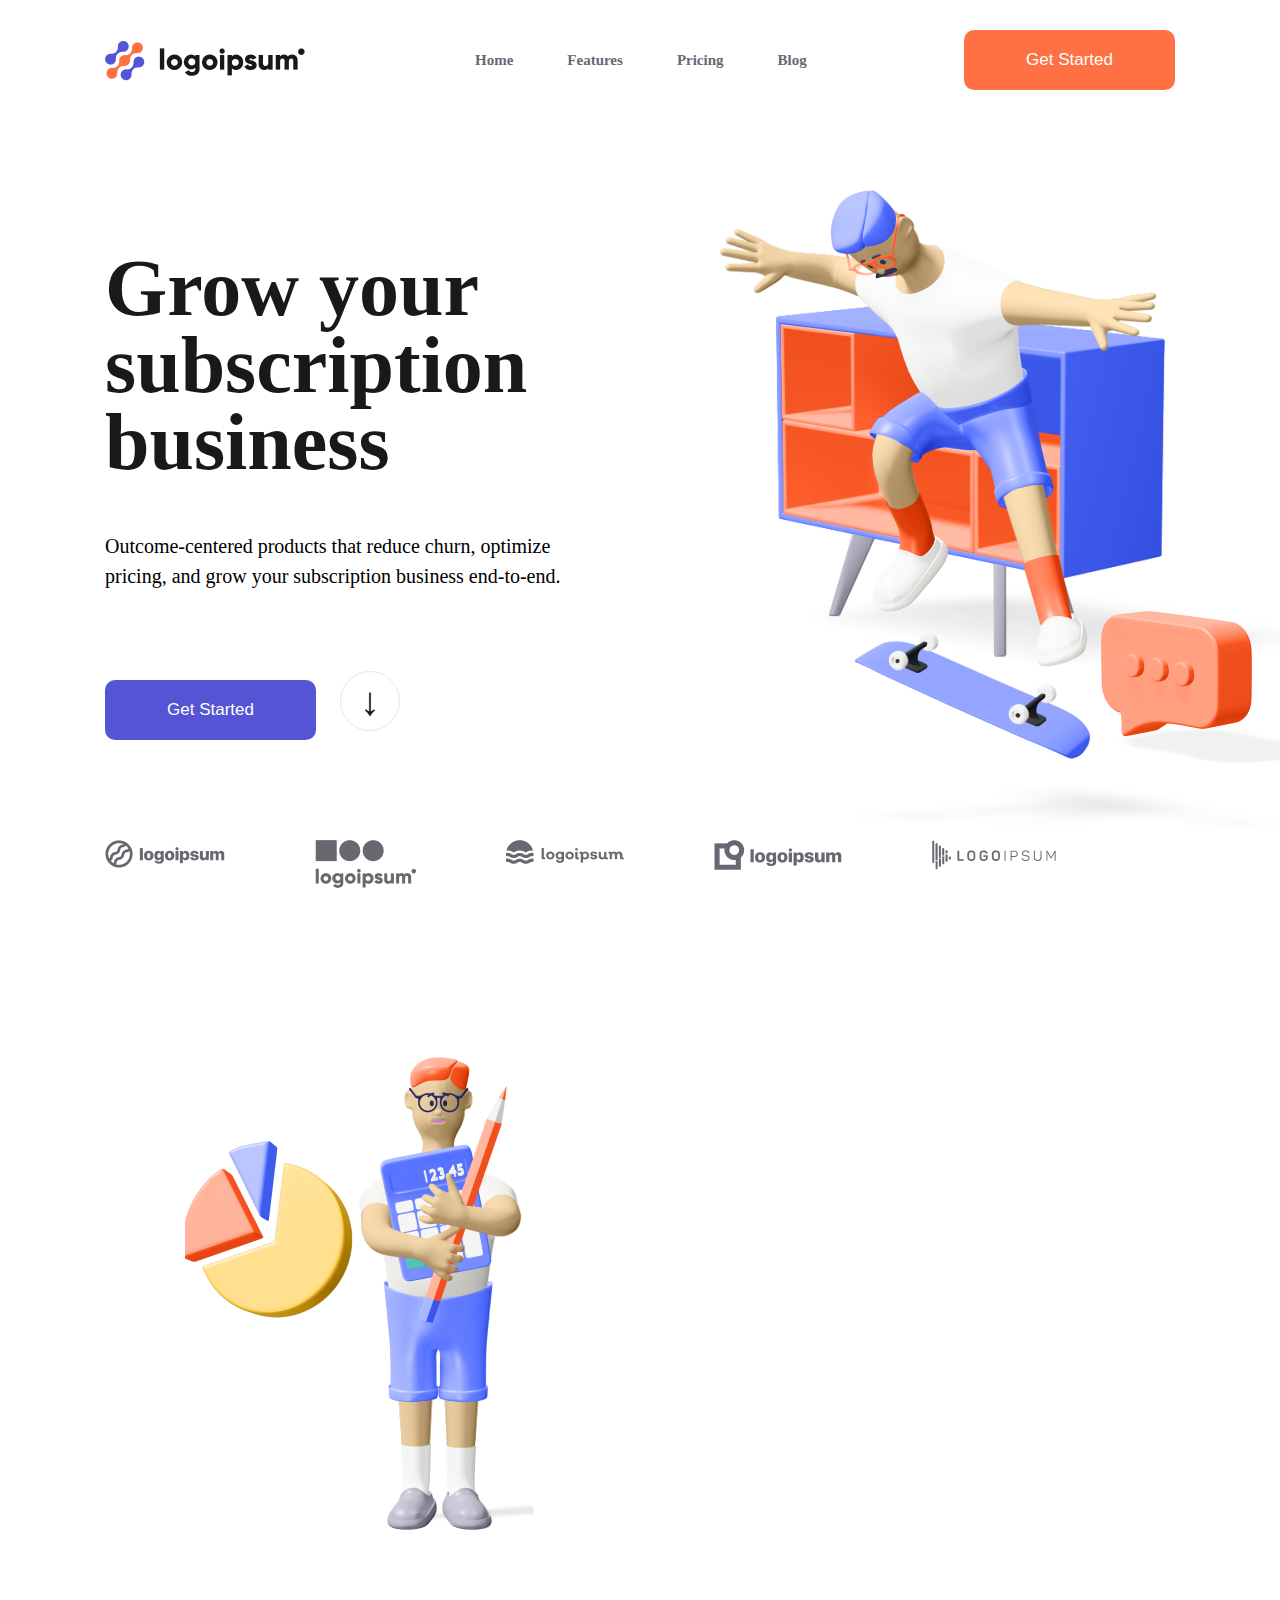
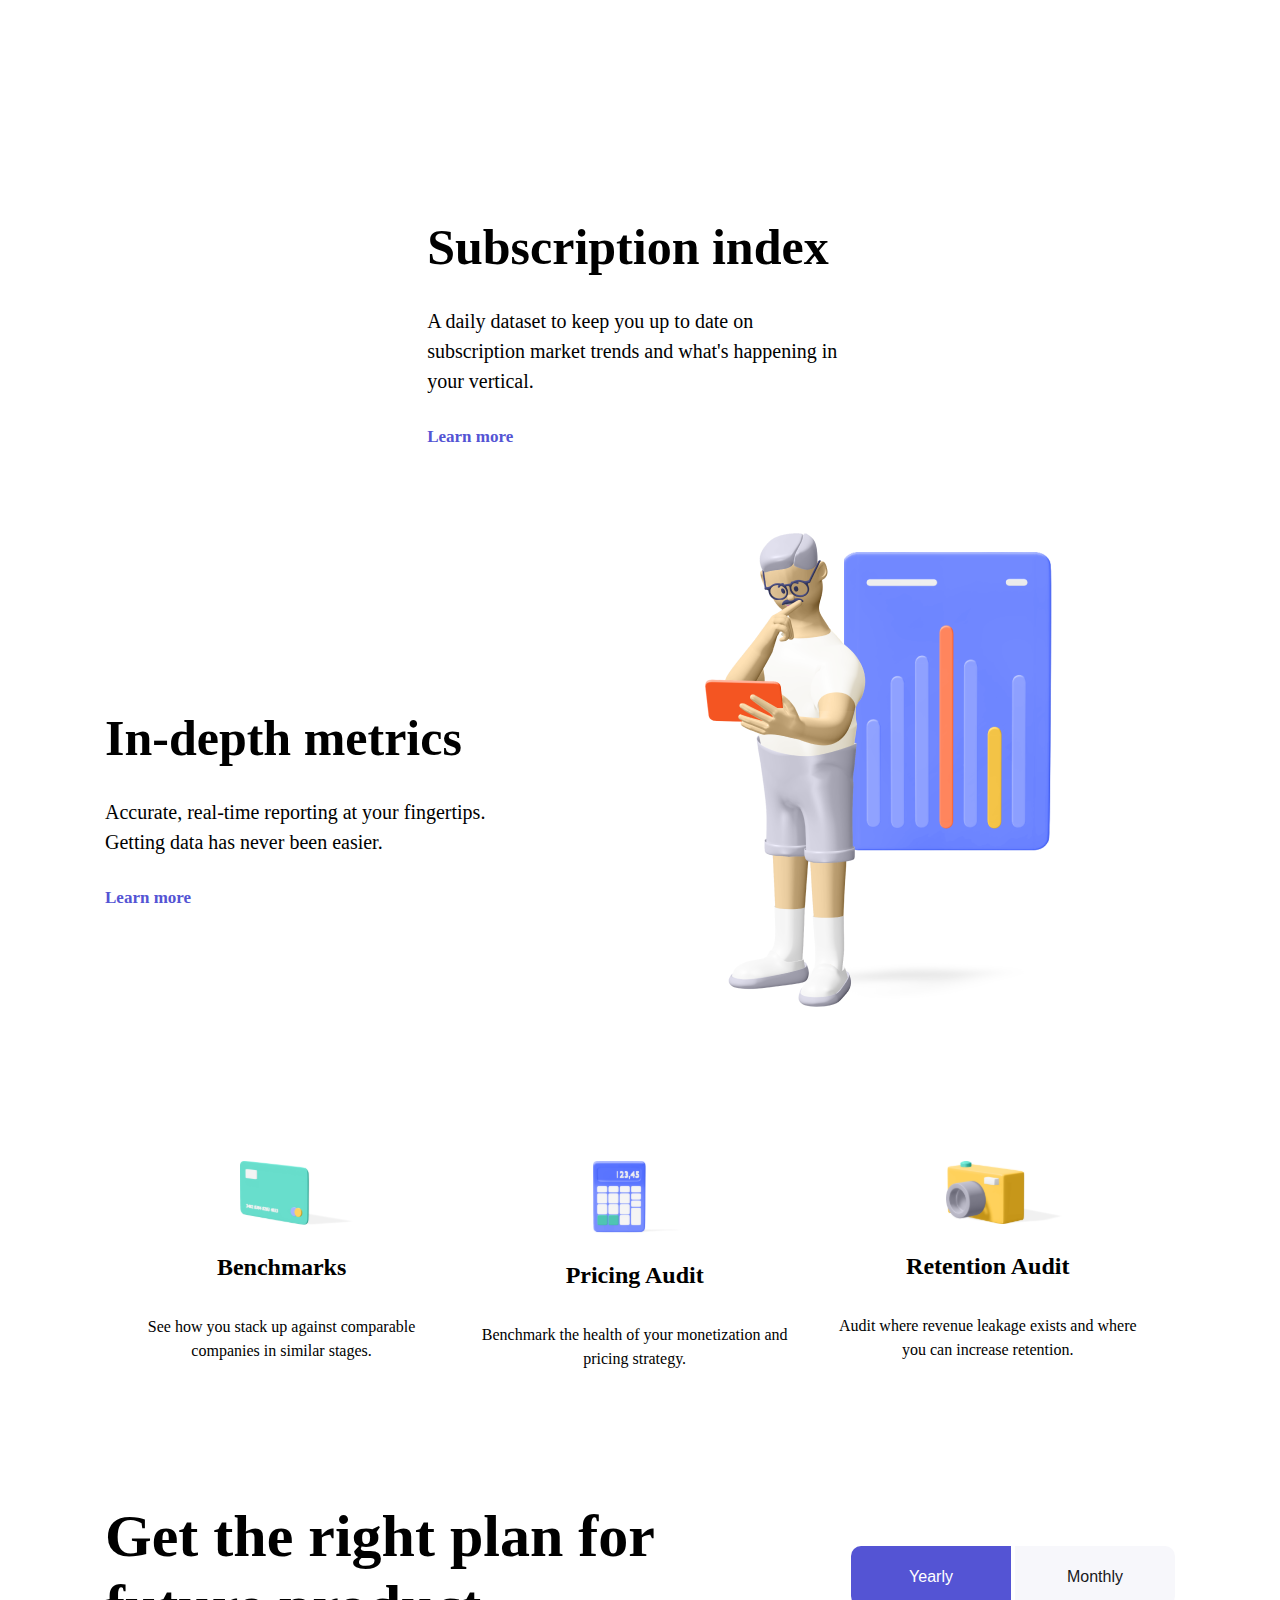
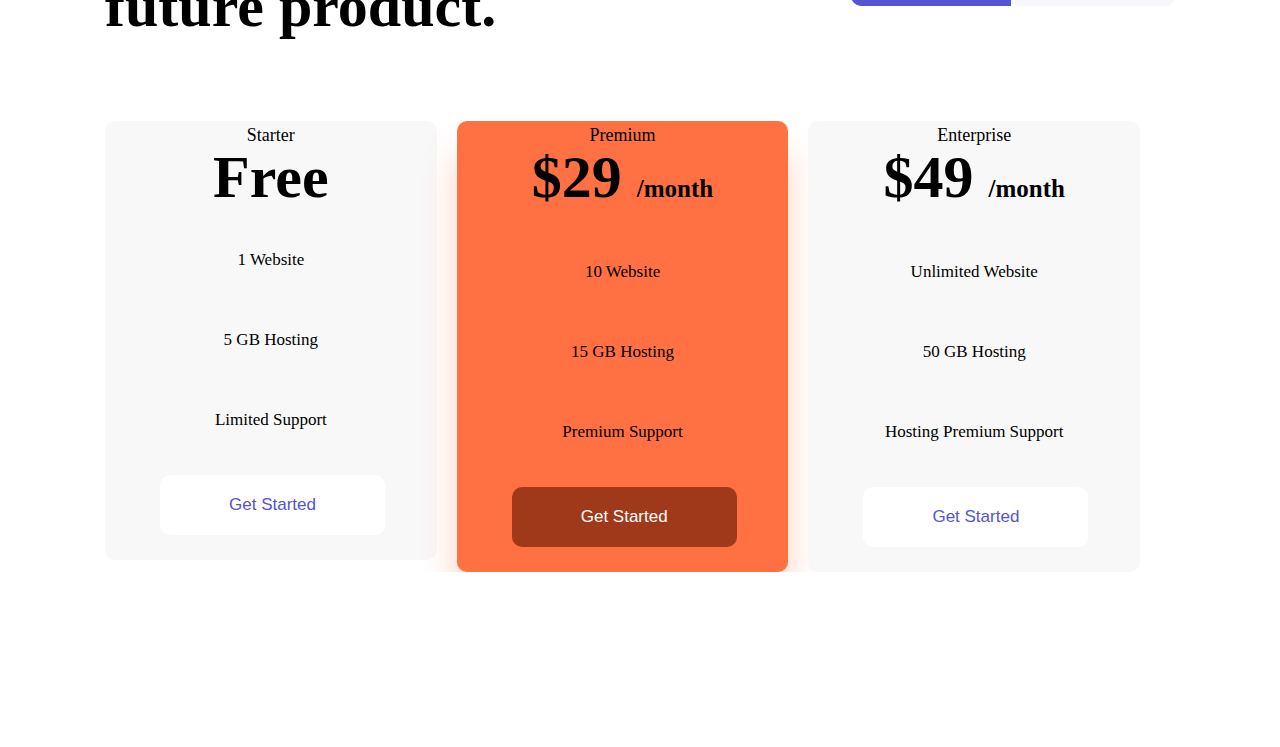
==== commit 2d26341e: "main+footer" ====
--- a/landing1.html
+++ b/landing1.html
@@ -8,6 +8,7 @@
     <link rel="stylesheet" href="./normalize.css" />
     <link rel="stylesheet" href="./style1.css" />
   </head>
+  <body>
   <header class="header">
     <div class="container wrapper">
       <div>
@@ -125,8 +126,8 @@
             <button class="btn_blue">Yearly</button> <button>Monthly</button>
           </div>
           </div>
-          </section>
-          <section class="container_price">
+    </section>
+    <section class="container_price">
         <div class="container">
         <div class="over_price">
           <div class="price">
@@ -174,6 +175,5 @@
       </div>
     </section>
   </main>
-  <footer></footer>
-  <body></body>
+  </body>
 </html>
--- a/style1.css
+++ b/style1.css
@@ -91,7 +91,6 @@
   float: left;
 }
 .button2 {
-  float: left;
   display: inline-block;
   padding: 15px 25px;
   font-size: 17px;
